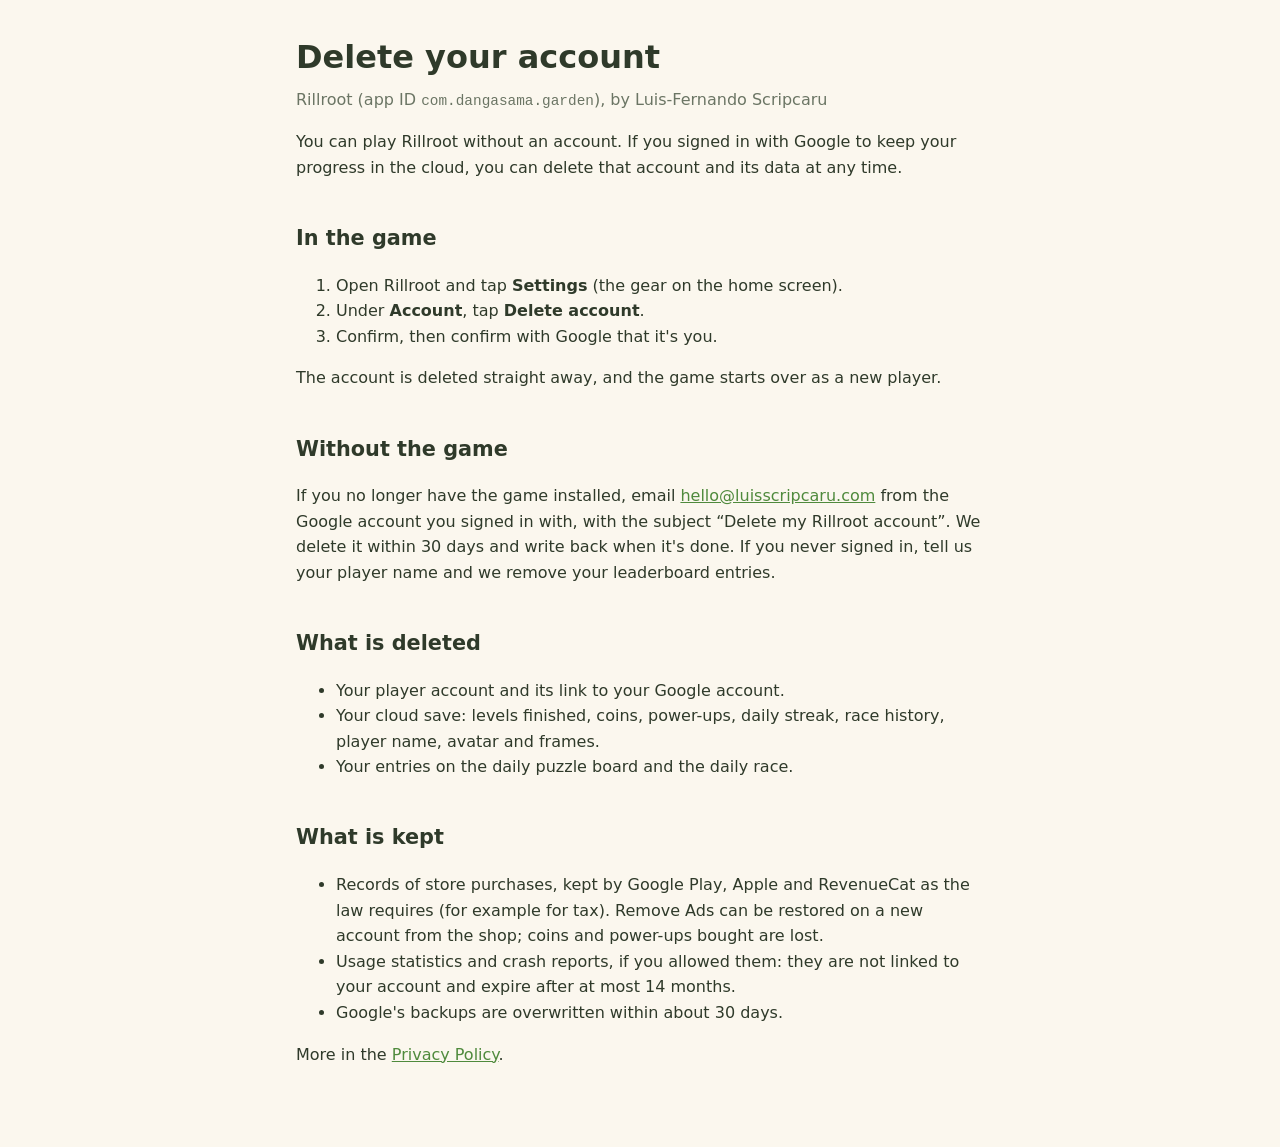
==== delete-account.html @ 7ffc6409 "Rillroot: accounts, cloud save, leaderboards in the privacy policy; account deletion page Co-Authore" ====
<!doctype html>
<html lang="en">
<head>
<meta charset="utf-8">
<meta name="viewport" content="width=device-width, initial-scale=1">
<title>Delete your account · Rillroot</title>
<link rel="stylesheet" href="style.css">
</head>
<body>
<main>
<h1>Delete your account</h1>
<p class="meta">Rillroot (app ID <code>com.dangasama.garden</code>), by Luis-Fernando Scripcaru</p>

<p>You can play Rillroot without an account. If you signed in with Google to keep your progress in the cloud, you can delete that account and its data at any time.</p>

<h2>In the game</h2>
<ol>
<li>Open Rillroot and tap <strong>Settings</strong> (the gear on the home screen).</li>
<li>Under <strong>Account</strong>, tap <strong>Delete account</strong>.</li>
<li>Confirm, then confirm with Google that it's you.</li>
</ol>
<p>The account is deleted straight away, and the game starts over as a new player.</p>

<h2>Without the game</h2>
<p>If you no longer have the game installed, email <a href="mailto:hello@luisscripcaru.com?subject=Delete%20my%20Rillroot%20account">hello@luisscripcaru.com</a> from the Google account you signed in with, with the subject “Delete my Rillroot account”. We delete it within 30 days and write back when it's done. If you never signed in, tell us your player name and we remove your leaderboard entries.</p>

<h2>What is deleted</h2>
<ul>
<li>Your player account and its link to your Google account.</li>
<li>Your cloud save: levels finished, coins, power-ups, daily streak, race history, player name, avatar and frames.</li>
<li>Your entries on the daily puzzle board and the daily race.</li>
</ul>

<h2>What is kept</h2>
<ul>
<li>Records of store purchases, kept by Google Play, Apple and RevenueCat as the law requires (for example for tax). Remove Ads can be restored on a new account from the shop; coins and power-ups bought are lost.</li>
<li>Usage statistics and crash reports, if you allowed them: they are not linked to your account and expire after at most 14 months.</li>
<li>Google's backups are overwritten within about 30 days.</li>
</ul>

<p>More in the <a href="privacy.html">Privacy Policy</a>.</p>
</main>
</body>
</html>
---- style.css ----
:root {
  --ink: #2f3a2a;
  --muted: #6b7564;
  --paper: #fbf7ee;
  --leaf: #4f8a3c;
}
@media (prefers-color-scheme: dark) {
  :root {
    --ink: #e8e4d8;
    --muted: #a9b0a0;
    --paper: #1d221a;
    --leaf: #8cc474;
  }
}
* { box-sizing: border-box; }
body {
  margin: 0;
  background: var(--paper);
  color: var(--ink);
  font: 16px/1.6 system-ui, -apple-system, "Segoe UI", Roboto, sans-serif;
}
main { max-width: 720px; margin: 0 auto; padding: 32px 16px 64px; }
h1 { font-size: 2rem; margin: 0 0 4px; }
h2 { margin-top: 2em; font-size: 1.3rem; }
h3 { margin-top: 1.5em; font-size: 1.05rem; }
.meta { color: var(--muted); margin-top: 0; }
a { color: var(--leaf); }
code { font-size: 0.9em; }
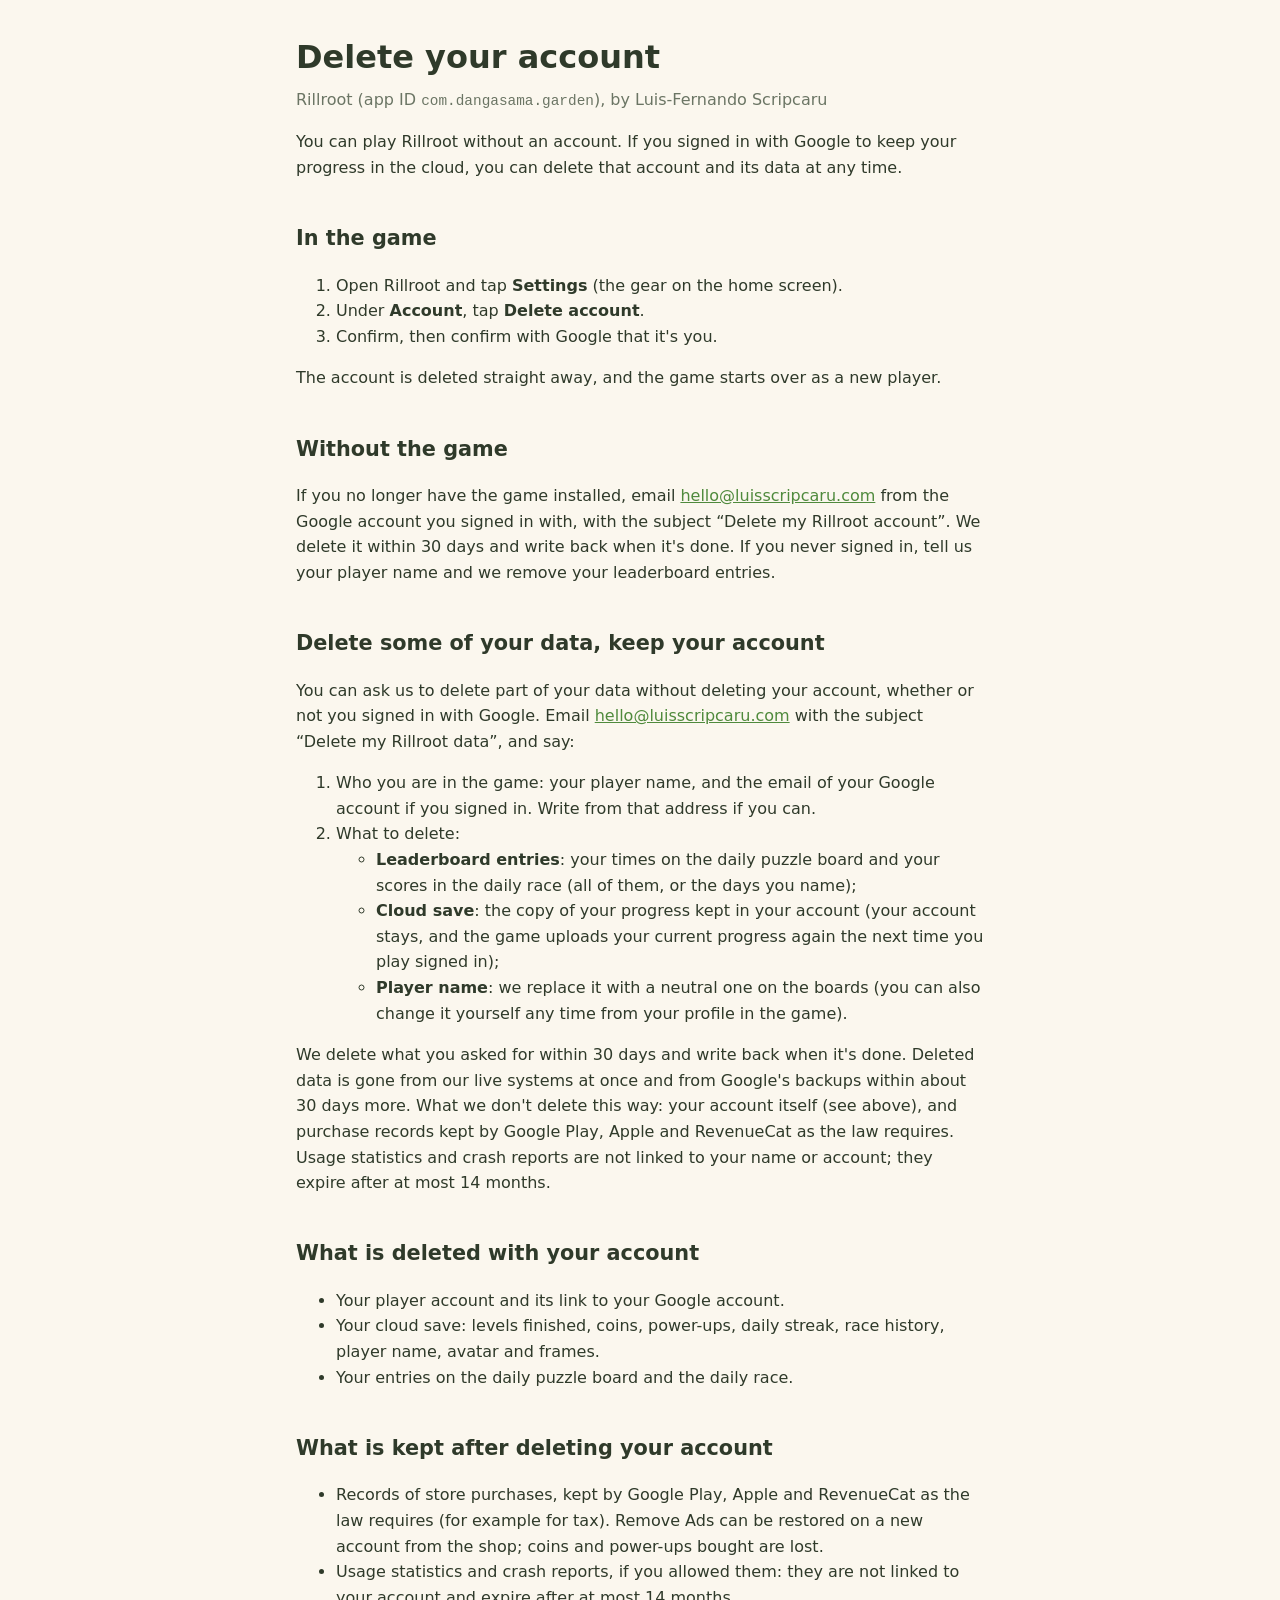
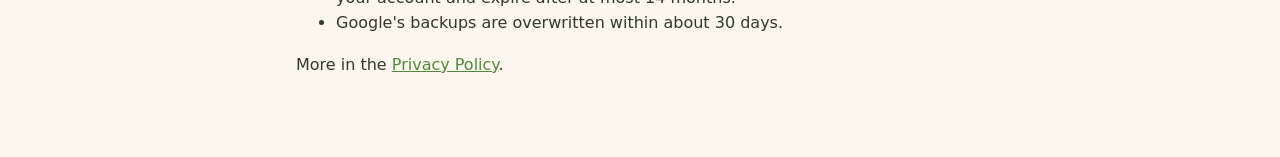
==== commit f4e0bce0: "Deletion page: delete some data without deleting the account Co-Authored-By: Claude Opus 5.5 <norepl" ====
--- a/delete-account.html
+++ b/delete-account.html
@@ -24,14 +24,27 @@
 <h2>Without the game</h2>
 <p>If you no longer have the game installed, email <a href="mailto:hello@luisscripcaru.com?subject=Delete%20my%20Rillroot%20account">hello@luisscripcaru.com</a> from the Google account you signed in with, with the subject “Delete my Rillroot account”. We delete it within 30 days and write back when it's done. If you never signed in, tell us your player name and we remove your leaderboard entries.</p>
 
-<h2>What is deleted</h2>
+<h2 id="data">Delete some of your data, keep your account</h2>
+<p>You can ask us to delete part of your data without deleting your account, whether or not you signed in with Google. Email <a href="mailto:hello@luisscripcaru.com?subject=Delete%20my%20Rillroot%20data">hello@luisscripcaru.com</a> with the subject “Delete my Rillroot data”, and say:</p>
+<ol>
+<li>Who you are in the game: your player name, and the email of your Google account if you signed in. Write from that address if you can.</li>
+<li>What to delete:
+<ul>
+<li><strong>Leaderboard entries</strong>: your times on the daily puzzle board and your scores in the daily race (all of them, or the days you name);</li>
+<li><strong>Cloud save</strong>: the copy of your progress kept in your account (your account stays, and the game uploads your current progress again the next time you play signed in);</li>
+<li><strong>Player name</strong>: we replace it with a neutral one on the boards (you can also change it yourself any time from your profile in the game).</li>
+</ul></li>
+</ol>
+<p>We delete what you asked for within 30 days and write back when it's done. Deleted data is gone from our live systems at once and from Google's backups within about 30 days more. What we don't delete this way: your account itself (see above), and purchase records kept by Google Play, Apple and RevenueCat as the law requires. Usage statistics and crash reports are not linked to your name or account; they expire after at most 14 months.</p>
+
+<h2>What is deleted with your account</h2>
 <ul>
 <li>Your player account and its link to your Google account.</li>
 <li>Your cloud save: levels finished, coins, power-ups, daily streak, race history, player name, avatar and frames.</li>
 <li>Your entries on the daily puzzle board and the daily race.</li>
 </ul>
 
-<h2>What is kept</h2>
+<h2>What is kept after deleting your account</h2>
 <ul>
 <li>Records of store purchases, kept by Google Play, Apple and RevenueCat as the law requires (for example for tax). Remove Ads can be restored on a new account from the shop; coins and power-ups bought are lost.</li>
 <li>Usage statistics and crash reports, if you allowed them: they are not linked to your account and expire after at most 14 months.</li>
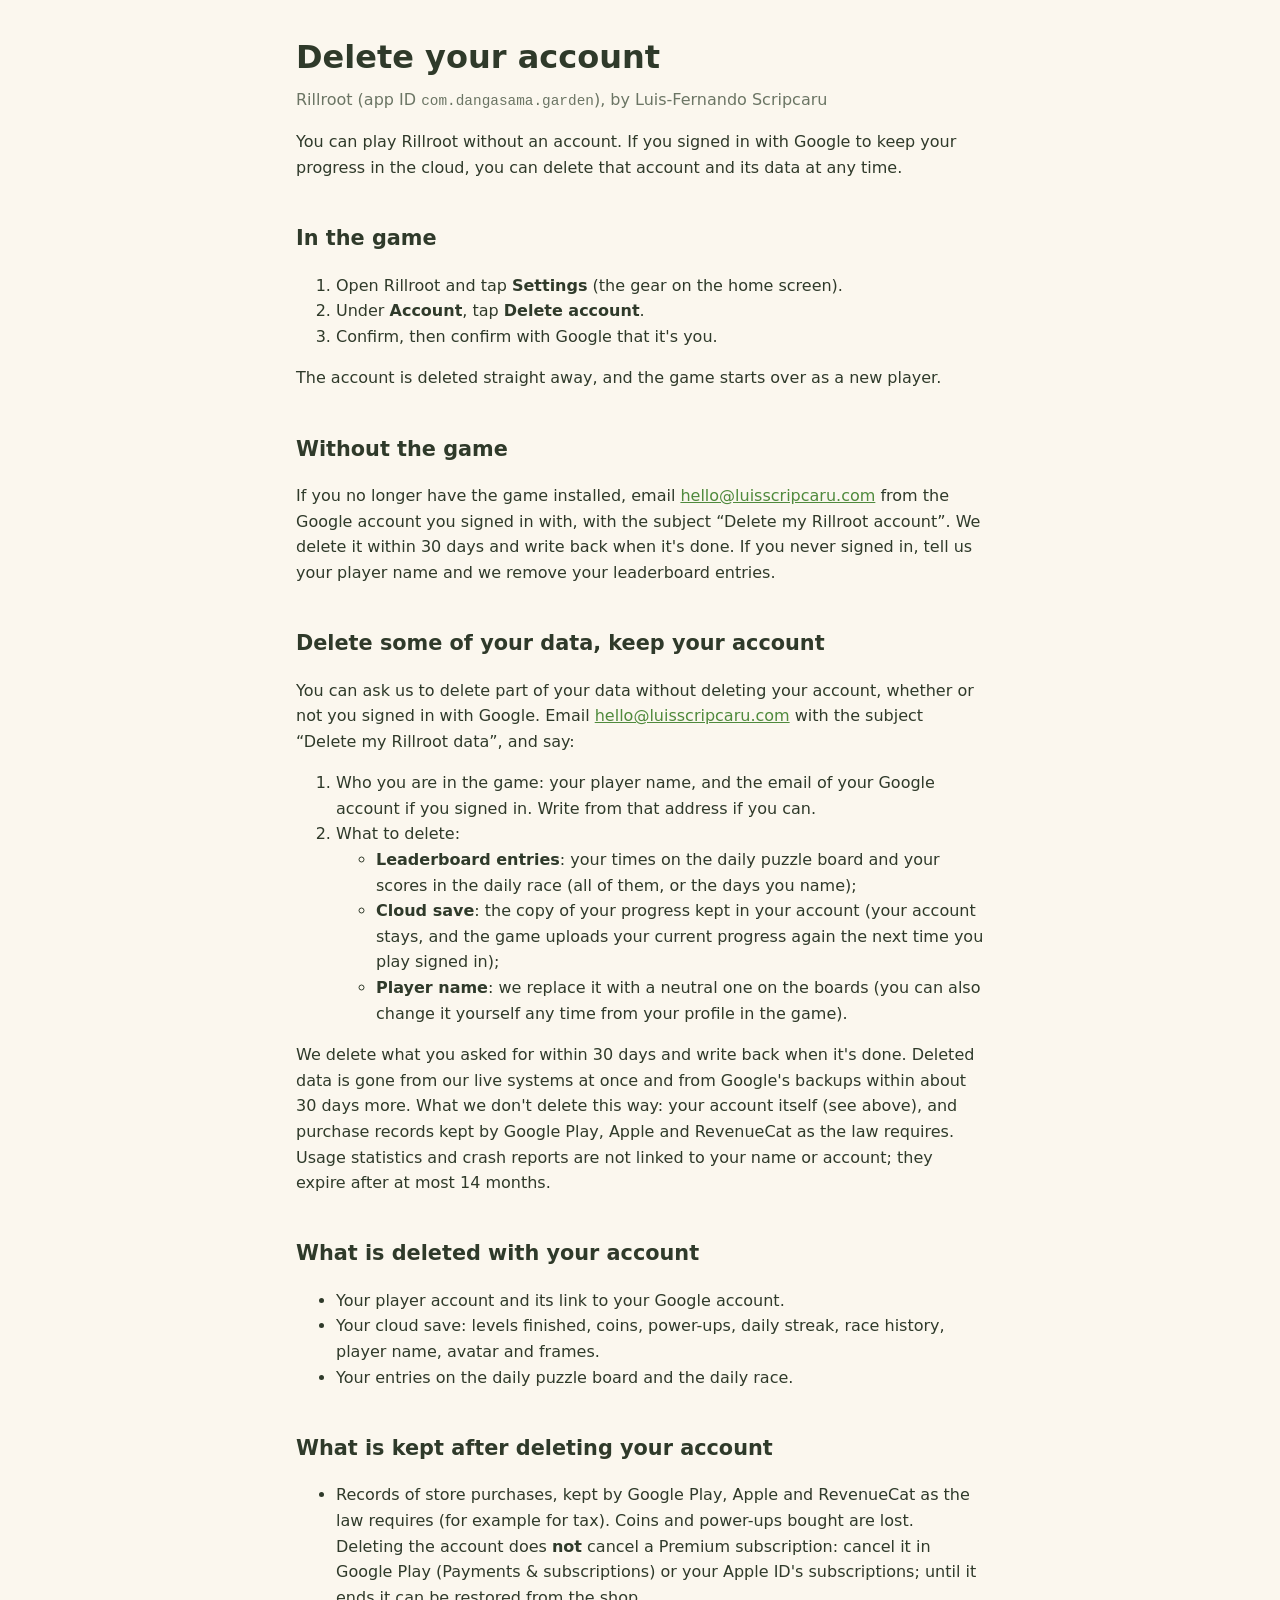
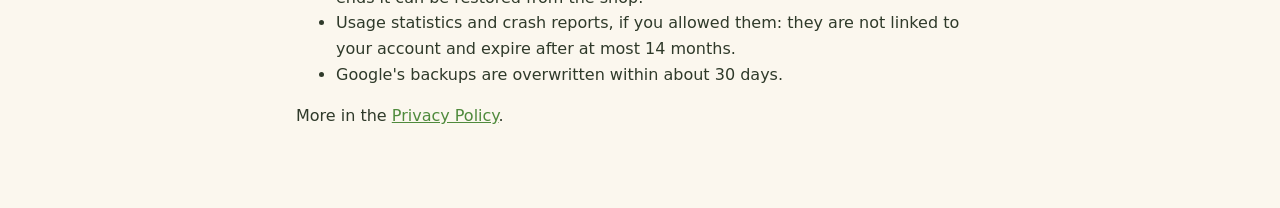
==== commit 8e247607: "Premium subscription replaces Remove Ads Co-Authored-By: Claude Opus 5.5 <noreply@anthropic.com>" ====
--- a/delete-account.html
+++ b/delete-account.html
@@ -46,7 +46,7 @@
 
 <h2>What is kept after deleting your account</h2>
 <ul>
-<li>Records of store purchases, kept by Google Play, Apple and RevenueCat as the law requires (for example for tax). Remove Ads can be restored on a new account from the shop; coins and power-ups bought are lost.</li>
+<li>Records of store purchases, kept by Google Play, Apple and RevenueCat as the law requires (for example for tax). Coins and power-ups bought are lost. Deleting the account does <strong>not</strong> cancel a Premium subscription: cancel it in Google Play (Payments &amp; subscriptions) or your Apple ID's subscriptions; until it ends it can be restored from the shop.</li>
 <li>Usage statistics and crash reports, if you allowed them: they are not linked to your account and expire after at most 14 months.</li>
 <li>Google's backups are overwritten within about 30 days.</li>
 </ul>
